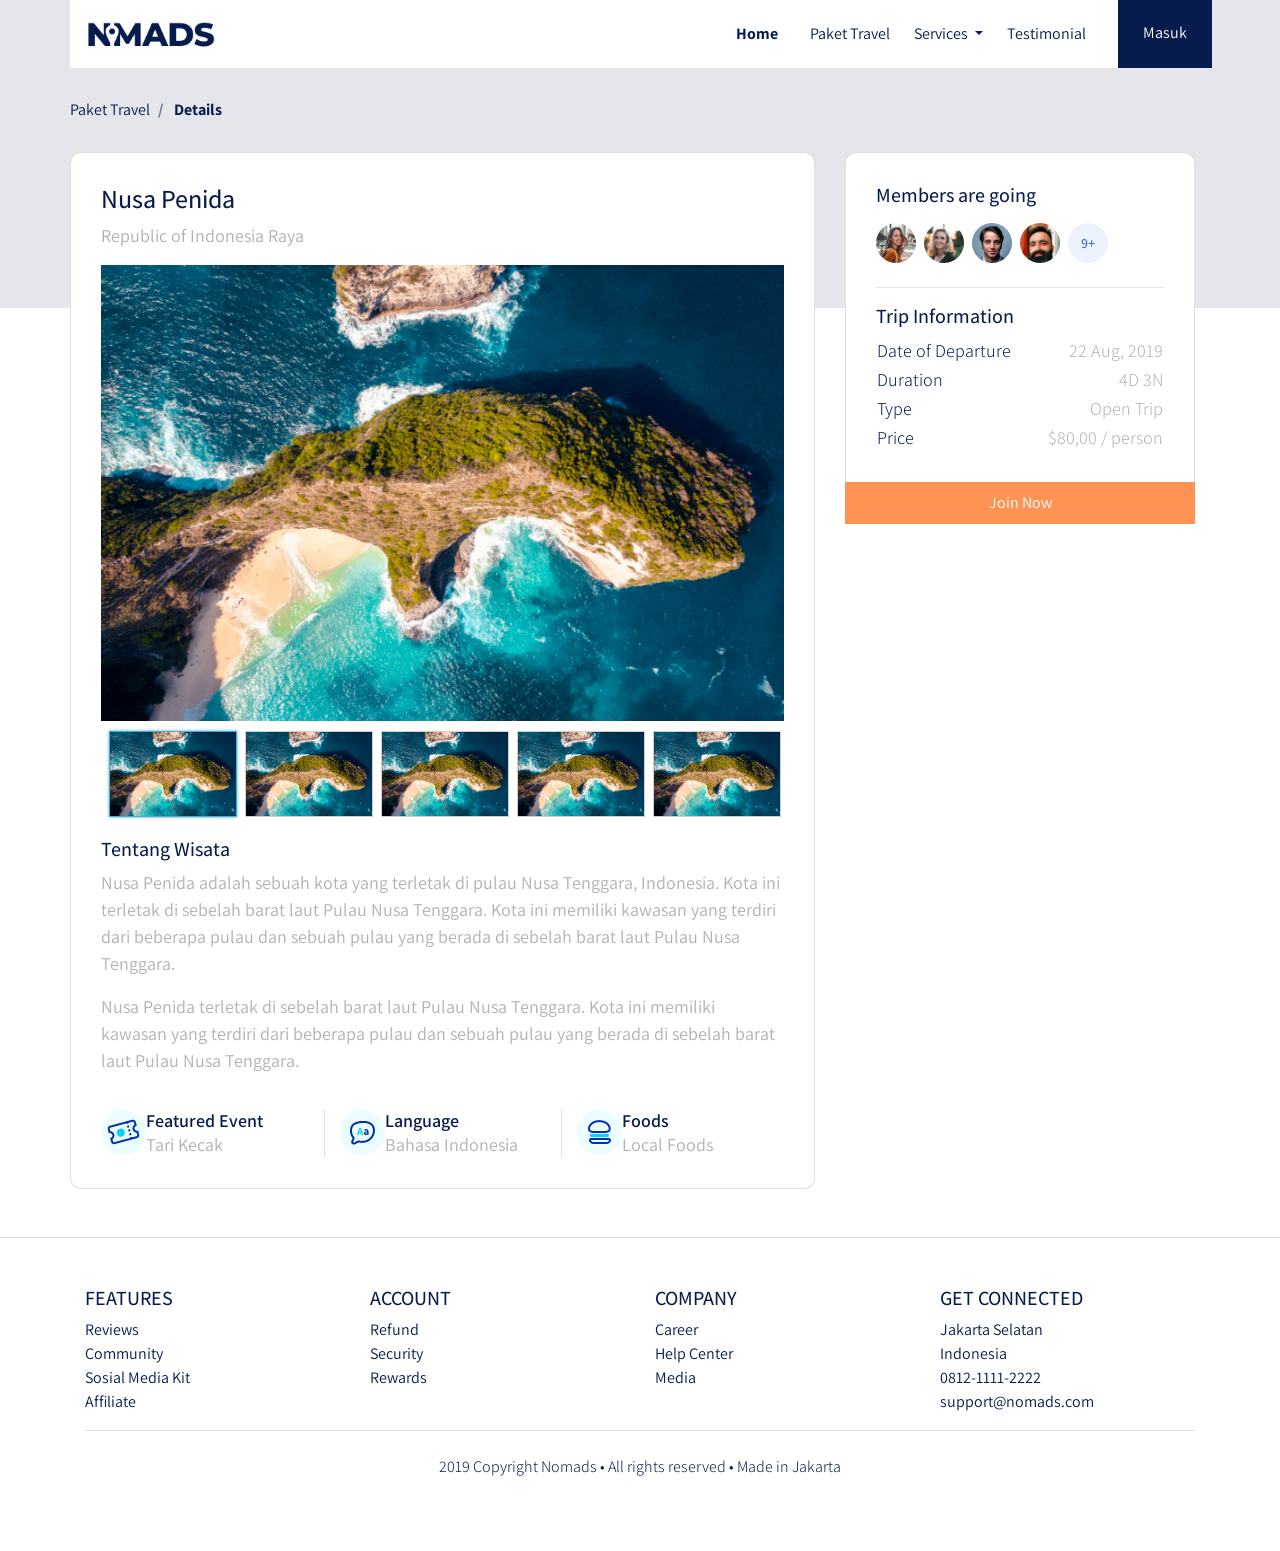
==== public/details.html @ 697b7a61 "menambahkan file frontend" ====
<!DOCTYPE html>
<html lang="en">
<head>
    <meta charset="UTF-8">
    <meta http-equiv="X-UA-Compatible" content="IE=edge">
    <meta name="viewport" content="width=device-width, initial-scale=1.0">
    <title>Document</title>
    <link rel="stylesheet"href="frontend/libraries/bootstrap/css/bootstrap.css">
    <link rel="stylesheet" href="frontend/libraries/xzoom/xzoom.css">
    <link rel="stylesheet" href="frontend/styles/main.css">
    <link href="https://fonts.googleapis.com/css2?family=Assistant&display=swap" rel="stylesheet">
    <link href="https://fonts.googleapis.com/css2?family=Playfair+Display&display=swap" rel="stylesheet">
</head>
<body>
    <!-- Navbar -->
    <div class="container">
        <nav class="row navbar navbar-expand-lg navbar-light bg-white">
            <a href="index.html" class="navbar-brand">
                <img src="frontend/images/logo.png" alt="NOMADS">
            </a>
            <button class="navbar-toggler navbar-toggler-right"
            type="button"
            data-toggle="collapse"
            data-target="#navb">
                <span class="navbar-toggler-icon"></span>
            </button>
            <div class="collapse navbar-collapse" id="navb">
                <ul class="navbar-nav ml-auto mr-3">
                    <li class="nav-item mx-md-2">
                        <a href="#" class="nav-link active">Home</a>
                    </li>
                    <li class="nav-item mx-md-2">
                        <a href="#" class="nav-link">Paket Travel</a>
                    </li>
                    <li class="nav-item dropdown">
                        <a 
                        href="#" 
                        class="nav-link dropdown-toggle" 
                        id="navbardrop" 
                        data-toggle="dropdown"
                        >
                            Services
                        </a>
                        <div class="dropdown-menu">
                            <a href="#" class="dropdown-item">Link</a>
                            <a href="#" class="dropdown-item">Link</a>
                            <a href="#" class="dropdown-item">Link</a>
                        </div>
                    </li>
                    <li class="nav-item mx-md-2">
                        <a href="#" class="nav-link">Testimonial</a>
                    </li>
                </ul>

                 <!-- Mobile button -->

                 <form class="form-inline d-sm-block d-md-none">
                    <button class="btn btn-login my-2 my-sm-0">
                        Masuk
                    </button>
                </form>

                <!-- Desktop Button -->
                
                <form class="form-inline my-2 my-lg-0 d-none d-md-block">
                    <button class="btn btn-login btn-navbar-right my-2 my-sm-0 px-4">
                        Masuk
                    </button>
                </form>
            </div>
        </nav>
    </div>

    <!-- Main -->
    <main>
        <section class="section-details-header"></section>
        <section class="section-details-content">
            <div class="container">
                <div class="row">
                    <div class="col p-0 pl-3 pl-lg-0">
                        <nav>
                            <ol class="breadcrumb">
                                <li class="breadcrumb-item">
                                    Paket Travel
                                </li>
                                <li class="breadcrumb-item active">
                                    Details
                                </li>
                            </ol>
                        </nav>
                    </div>
                </div>
                <div class="row">
                    <div class="col-lg-8 pl-lg-0">
                        <div class="card card-details">
                            <h1>Nusa Penida</h1>
                            <p>
                                Republic of Indonesia Raya
                            </p>
                            <div class="gallery">
                                <div class="xzoom-container">
                                    <img
                                        src="frontend/images/details-1.jpg"
                                        class="xzoom" id="xzoom-default"
                                        xoriginal="frontend/images/details-1.jpg">
                                </div>
                                <div class="xzoom-thumbs">
                                    <a href="frontend/images/details-1.jpg">
                                        <img
                                            src="frontend/images/details-1.jpg"
                                            class="xzoom-gallery"
                                            width="128"
                                            xpreview="frontend/images/details-1.jpg"
                                        >
                                    </a>
                                    <a href="frontend/images/details-1.jpg">
                                        <img 
                                            src="frontend/images/details-1.jpg"
                                            class="xzoom-gallery"
                                            width="128"
                                            xpreview="frontend/images/details-1.jpg"
                                        >
                                    </a>
                                    <a href="frontend/images/details-1.jpg">
                                        <img 
                                            src="frontend/images/details-1.jpg"
                                            class="xzoom-gallery"
                                            width="128"
                                            xpreview="frontend/images/details-1.jpg"
                                        >
                                    </a>
                                    <a href="frontend/images/details-1.jpg">
                                        <img
                                            src="frontend/images/details-1.jpg"
                                            class="xzoom-gallery"
                                            width="128"
                                            xpreview="frontend/images/details-1.jpg"
                                        >
                                    </a>
                                    <a href="frontend/images/details-1.jpg">
                                        <img
                                            src="frontend/images/details-1.jpg"
                                            class="xzoom-gallery"
                                            width="128"
                                            xpreview="frontend/images/details-1.jpg"
                                        >
                                    </a>
                                </div>
                            </div>
                            <h2>Tentang Wisata</h2>
                            <p>
                                Nusa Penida adalah sebuah kota yang terletak di pulau Nusa Tenggara, Indonesia.
                                Kota ini terletak di sebelah barat laut Pulau Nusa Tenggara.
                                Kota ini memiliki kawasan yang terdiri dari beberapa pulau dan sebuah pulau yang berada di sebelah barat laut Pulau Nusa Tenggara.
                            </p>
                            <p>
                                Nusa Penida terletak di sebelah barat laut Pulau Nusa Tenggara.
                                Kota ini memiliki kawasan yang terdiri dari beberapa pulau dan sebuah pulau yang berada di sebelah barat laut Pulau Nusa Tenggara.
                            </p>
                            <div class="features row">
                                <div class="col-md-4">
                                    <img src="frontend/images/ic_event.png" alt="" class="features-image">
                                    <div class="description">
                                        <h3>Featured Event</h3>
                                        <p>Tari Kecak</p>
                                    </div>
                                </div>
                                <div class="col-md-4 border-left">
                                    <img src="frontend/images/ic_bahasa.png" alt="" class="features-image">
                                    <div class="description">
                                        <h3>Language</h3>
                                        <p>Bahasa Indonesia</p>
                                    </div>
                                </div>
                                <div class="col-md-4 border-left">
                                    <img src="frontend/images/ic_foods.png" alt="" class="features-image">
                                    <div class="description">
                                        <h3>Foods</h3>
                                        <p>Local Foods</p>
                                    </div>
                                </div>
                            </div>
                        </div>
                    </div>
                    <div class="col-lg-4">
                        <div class="card card-details card-right">
                            <h2>Members are going</h2>
                            <div class="members my-2">
                                <img src="frontend/images/members.png" alt="" class="member-image mr-2">

                            </div>
                            <hr>
                            <h2>Trip Information</h2>
                            <table class="trip-information">
                                <tr>
                                    <th width="50%">Date of Departure</th>
                                    <td width="50%" class="text-right">
                                        22 Aug, 2019
                                    </td>
                                </tr>
                                <tr>
                                    <th width="50%">Duration</th>
                                    <td width="50%" class="text-right">
                                        4D 3N
                                    </td>
                                </tr>
                                <tr>
                                    <th width="50%">Type</th>
                                    <td width="50%" class="text-right">
                                        Open Trip
                                    </td>
                                </tr>
                                <tr>
                                    <th width="50%">Price</th>
                                    <td width="50%" class="text-right">
                                        $80,00 / person
                                    </td>
                                </tr>
                            </table>
                        </div>
                        <div class="join-container">
                            <a href="checkout.html" class="btn btn-block btn-join-now mt-3 py-2">
                                Join Now
                            </a>
                        </div>
                    </div>
                </div>
            </div>
        </section>
    </main>

    <!-- Footer -->
    <footer class="section-footer mt-5 mb-4 border-top">
        <div class="container pt-5 pb-5">
            <div class="row justify-content-center">
                <div class="col-12">
                    <div class="row">
                        <div class="col-12 col-lg-3">
                            <h5>FEATURES</h5>
                            <ul class="list-unstyled">
                                <li><a href="#">Reviews</a></li>
                                <li><a href="#">Community</a></li>
                                <li><a href="#">Sosial Media Kit</a></li>
                                <li><a href="#">Affiliate</a></li>
                            </ul>
                        </div>
                        <div class="col-12 col-lg-3">
                            <h5>ACCOUNT</h5>
                            <ul class="list-unstyled">
                                <li><a href="#">Refund</a></li>
                                <li><a href="#">Security</a></li>
                                <li><a href="#">Rewards</a></li>
                            </ul>
                        </div>
                        <div class="col-12 col-lg-3">
                            <h5>COMPANY</h5>
                            <ul class="list-unstyled">
                                <li><a href="#">Career</a></li>
                                <li><a href="#">Help Center</a></li>
                                <li><a href="#">Media</a></li>
                            </ul>
                        </div>
                        <div class="col-12 col-lg-3">
                            <h5>GET CONNECTED</h5>
                            <ul class="list-unstyled">
                                <li><a href="#">Jakarta Selatan</a></li>
                                <li><a href="#">Indonesia</a></li>
                                <li><a href="#">0812-1111-2222</a></li>
                                <li><a href="#">support@nomads.com</a></li>
                            </ul>
                        </div>
                    </div>
                </div>
            </div>
            <div class="container-fluid">
                <div class="row border-top justify-content-center align-items-center pt-4">
                    <div class="col-auto text-grey-500 font-weight-light">
                       2019 Copyright Nomads • All rights reserved • Made in Jakarta 
                    </div>
                </div>
            </div>
        </div>
    </footer>

    <script src="frontend/libraries/jquery/jquery-3.6.0.min.js"></script>
    <script src="frontend/libraries/bootstrap/js/bootstrap.js"></script>
    <script src="frontend/libraries/retina/retina.min.js"></script>
    <script src="frontend/libraries/xzoom/xzoom.min.js"></script>
    <script>
        $(document).ready(function() {
            $('.xzoom, .xzoom-gallery').xzoom({
                zoomWidth: 500,
                title: false,
                tint: '#333',
                Xoffset: 15
            });
        });
    </script>
</body>
</html>
---- public/frontend/libraries/xzoom/xzoom.css ----
/* Compatibility styles for frameworks like bootstrap, foundation e.t.c */
.xzoom-source img, .xzoom-preview img, .xzoom-lens img {
  display: block;
  max-width: none;
  max-height: none;
  -webkit-transition: none;
  -moz-transition: none;
  -o-transition: none;
  transition: none;
}
/* --------------- */

/* xZoom Styles below */
.xzoom-container { 
  display: inline-block;
}

.xzoom-thumbs {
  text-align: center;
  margin-bottom: 10px;
}

.xzoom { 
  -webkit-box-shadow: 0px 0px 5px 0px rgba(0,0,0,0.5);
  -moz-box-shadow: 0px 0px 5px 0px rgba(0,0,0,0.5);
  box-shadow: 0px 0px 5px 0px rgba(0,0,0,0.5);  
}
.xzoom2, .xzoom3, .xzoom4, .xzoom5 {
  -webkit-box-shadow: 0px 0px 5px 0px rgba(0,0,0,0.5);
  -moz-box-shadow: 0px 0px 5px 0px rgba(0,0,0,0.5);
  box-shadow: 0px 0px 5px 0px rgba(0,0,0,0.5);
}

/* Thumbs */
.xzoom-gallery, .xzoom-gallery2, .xzoom-gallery3, .xzoom-gallery4, .xzoom-gallery5 {
  border: 1px solid #cecece;
  margin-left: 5px;
  margin-bottom: 10px;
}

.xzoom-source, .xzoom-hidden {
  display: block;
  position: static;
  float: none;
  clear: both;
}

/* Everything out of border is hidden */
.xzoom-hidden {
  overflow: hidden;
}

/* Preview */
.xzoom-preview {
  border: 1px solid #888;
  background: #2f4f4f;
  box-shadow: -0px -0px 10px rgba(0,0,0,0.50);
}

/* Lens */
.xzoom-lens {
  border: 1px solid #555;
  box-shadow: -0px -0px 10px rgba(0,0,0,0.50);
  cursor: crosshair;
}

/* Loading */
.xzoom-loading {
  background-position: center center;
  background-repeat: no-repeat;
  border-radius: 100%;
  opacity: .7;
  background: url(../example/images/xloading.gif);
  width: 48px;
  height: 48px;
}

/* Additional class that applied to thumb when it is active */
.xactive {
  -webkit-box-shadow: 0px 0px 3px 0px rgba(74,169,210,1);
  -moz-box-shadow: 0px 0px 3px 0px rgba(74,169,210,1);
  box-shadow: 0px 0px 3px 0px rgba(74,169,210,1); 
  border: 1px solid #4aaad2;
}

/* Caption */
.xzoom-caption {
  position: absolute;
  bottom: -43px;
  left: 0;
  background: #000;
  width: 100%;
  text-align: left;
}

.xzoom-caption span {
  color: #fff;
  font-family: Arial, sans-serif;
  display: block;
  font-size: 0.75em;
  font-weight: bold;
  padding: 10px;
}
---- public/frontend/styles/main.css ----
body {
  background-color: #fff;
  font-family: 'Assistant', sans-serif;
  color: #071C4D;
}

.navbar-brand img {
  max-height: 40px;
}

.navbar-light .navbar-nav .nav-link {
  color: #071C4D;
}

.navbar-light .navbar-nav .nav-link.active {
  font-weight: bold;
  color: #071C4D !important;
}

.btn-navbar-right {
  margin-top: -10px !important;
  margin-bottom: -8px !important;
  margin-right: -18px !important;
  height: 70px;
  border-radius: 0;
}

.btn-login {
  background-color: #071C4D;
  color: #fff;
}

.btn-login:hover {
  background-color: #1E3771;
  color: #fff;
}

header {
  padding: 180px 0 165px;
  margin-top: -70px;
  background-image: url("../images/header.jpg");
  background-size: cover;
}

header h1, header p {
  color: #fff;
}

header h1 {
  font-family: 'playfair display', serif;
  font-weight: bold;
  font-size: 50px;
}

header p {
  font-size: 22px;
}

header .btn-get-started {
  background-color: #FF9353;
  color: #fff;
}

header .btn-get-started:hover {
  background-color: #8a3809;
  color: #fff;
}

.section-stats {
  margin-top: -50px;
}

.stats-detail {
  padding-top: 15px;
  background-color: #fff;
  padding-left: 40px;
}

.stats-detail h2 {
  font-size: 30px;
  margin-bottom: 0;
}

.stats-detail P {
  font-size: 20px;
  font-weight: lighter;
}

.section-popular {
  min-height: 540px;
  background-color: #051334;
  margin-top: -50px;
  margin-bottom: -230px;
}

.section-popular-heading {
  margin-top: 150px;
}

.section-popular-heading h2, .section-popular-heading p {
  color: #fff;
}

.section-popular-heading h2 {
  font-family: 'playfair display', serif;
  font-weight: bold;
  font-size: 40px;
}

.section-popular-heading p {
  font-size: 18px;
}

.section-popular-content .section-popular-travel .card-travel {
  min-height: 380px;
  background-color: #ddd;
  color: #fff;
  padding: 30px;
  background-size: cover;
  margin-bottom: 20px;
}

.section-popular-content .section-popular-travel .travel-country {
  font-size: 18px;
  color: #fff;
}

.section-popular-content .section-popular-travel .travel-location {
  font-size: 26px;
  color: #fff;
}

.section-popular-content .section-popular-travel .travel-button .btn-travel-details {
  background-color: #FF9353;
  color: #fff;
}

.section-popular-content .section-popular-travel .travel-button .btn-travel-details:hover {
  background-color: #8a3809;
  color: #fff;
}

.section-networks {
  background-color: #fff;
  margin-top: -170px;
  padding-top: 240px;
  padding-bottom: 50px;
}

.section-networks h2 {
  font-family: 'Playfair Display', serif;
  font-weight: bold;
  font-size: 40px;
}

.section-networks p {
  font-size: 18px;
}

.section-networks img {
  max-width: 100%;
}

.section-testimonial-heading {
  background-color: liear-gradient(#fff 0%, #f7f9ff 100%);
  padding-top: 50px;
  min-height: 506px;
}

.section-testimonial-heading h2 {
  font-family: 'Playfair Display', serif;
  font-weight: bold;
  font-size: 40px;
}

.section-testimonial-heading p {
  font-size: 18px;
}

.section-testimonial-content {
  margin-top: -300px;
  padding-bottom: 50px;
}

.section-testimonial-content .card-testimonial {
  padding: 40px 20px 10px;
  border-radius: 11px;
  margin-bottom: 20px;
}

.section-testimonial-content .card-testimonial .testimonial-content {
  min-height: 380px;
}

.section-testimonial-content .card-testimonial h3 {
  font-size: 22px;
}

.section-testimonial-content .card-testimonial .testimonial {
  font-size: 26px;
  text-align: center;
  color: #6e6e6e;
  font-weight: 200;
}

.section-testimonial-content .card-testimonial .trip-to {
  font-weight: normal;
  font-size: 22px;
  color: #6e6e6e;
}

.section-testimonial-content .card-testimonial hr {
  margin-left: -20px;
  margin-right: -20px;
}

.section-testimonial-content .btn-get-started {
  background-color: #FF9353;
  color: #fff;
}

.section-testimonial-content .btn-get-started:hover {
  background-color: #8a3809;
  color: #fff;
}

.section-testimonial-content .btn-need-help {
  background-color: #F2f2f2;
  color: #c3c3c3;
}

.section-testimonial-content .btn-need-help:hover {
  background-color: #c4c4c4;
  color: #fafafa;
}

.section-footer a {
  color: #071C4D;
}

.section-details-header {
  min-height: 310px;
  background: #e4e6eb;
  margin-top: -70px;
}

.section-details-content {
  margin-top: -210px;
  min-height: 100vh;
}

.section-details-content .breadcrumb {
  background-color: transparent;
  padding: 0;
  margin-bottom: 30px;
}

.section-details-content .breadcrumb-item.active {
  font-weight: bold;
  color: #071C4D;
}

.section-details-content .card-details {
  padding: 30px;
  border-radius: 11px;
}

.section-details-content .card-details h1 {
  font-size: 26px;
}

.section-details-content .card-details h2 {
  font-size: 20px;
}

.section-details-content .card-details p {
  font-size: 18px;
  color: #b1b1b1;
}

.section-details-content .card-details h3 {
  font-weight: 600;
  font-size: 14px;
  text-align: left;
  color: #071C4D;
}

.section-details-content .card-details .trip-information th {
  font-weight: 300;
  font-size: 18px;
  color: #071C4D;
}

.section-details-content .card-details .trip-information td {
  font-weight: 300;
  font-size: 18px;
  color: #b1b1b1;
}

.section-details-content .card-details .trip-information .text-blue {
  color: #071C4D;
  font-weight: bold;
}

.section-details-content .card-details .trip-information .text-orange {
  color: #FF9E53;
  font-weight: bold;
}

.section-details-content .card-details .payment-intructions {
  font-weight: 300;
  font-size: 14px;
  color: #b1b1b1;
}

.section-details-content .card-details .bank .bank-item h3 {
  font-size: 18px;
  color: #071C4D;
  margin-bottom: 0;
}

.section-details-content .card-details .bank .bank-item p {
  margin-bottom: 0;
}

.section-details-content .card-details .bank .bank-item .description {
  margin-left: 10px;
  overflow: hidden;
  float: left;
}

.section-details-content .card-details .bank .bank-item .description p {
  font-weight: normal;
  font-size: 16px;
  color: #071C4D;
}

.section-details-content .card-details .bank .bank-image {
  width: 45px;
  height: 45px;
  float: left;
}

.section-details-content .card-details .disclaimer {
  font-weight: 300;
  font-size: 14px;
  color: #b1b1b1;
}

.section-details-content .card-details .gj-datepicker .datepicker {
  border-right: 0;
}

.section-details-content .card-details .gj-datepicker .input-group-append .btn {
  padding-left: -30px;
}

.section-details-content .card-details .btn-add-now {
  background-color: #071C4D;
  color: #fff;
}

.section-details-content .card-details .btn-add-now:hover {
  background-color: #1E3771;
  color: #fff;
}

.section-details-content .card-right {
  border-bottom-left-radius: 0;
  border-bottom-right-radius: 0;
  border-bottom: none;
}

.section-details-content .features {
  margin-top: 20px;
}

.section-details-content .features h3 {
  font-size: 18px;
  color: #071C4D;
  margin-bottom: 0;
}

.section-details-content .features p {
  margin-bottom: 0;
}

.section-details-content .features .discription {
  margin-left: 10px;
  overflow: hidden;
  float: left;
}

.section-details-content .features .features-image {
  width: 45px;
  height: 45px;
  float: left;
}

.section-details-content .gallery .xzoom-container {
  display: block;
}

.section-details-content .gallery .xzoom-container .xzoom {
  width: 100%;
  -webkit-box-shadow: none;
          box-shadow: none;
  margin-bottom: 10px;
}

.section-details-content .gallery .xzoom-container .xactive {
  border: 4px solid #1ABC9C;
  -webkit-box-shadow: none;
          box-shadow: none;
}

.section-details-content .join-container {
  margin-top: -16px;
}

.section-details-content .btn-join-now {
  background-color: #FF9353;
  color: #fff;
  border-radius: 0;
}

.section-details-content .btn-join-now:hover {
  background-color: #FF9353;
  color: #fff;
}

.section-success {
  height: 90vh;
}

.section-success h1 {
  font-weight: 600;
  font-size: 26px;
  color: #071C4D;
}

.section-success p {
  font-weight: 300;
  font-size: 18px;
  color: #b1b1b1;
}

.section-success .btn-home-page {
  border-radius: 4px;
  background-color: #071C4D;
  color: #fff;
}

.section-success .btn-home-page:hover {
  background-color: #1E3771;
  color: #fff;
}
/*# sourceMappingURL=main.css.map */
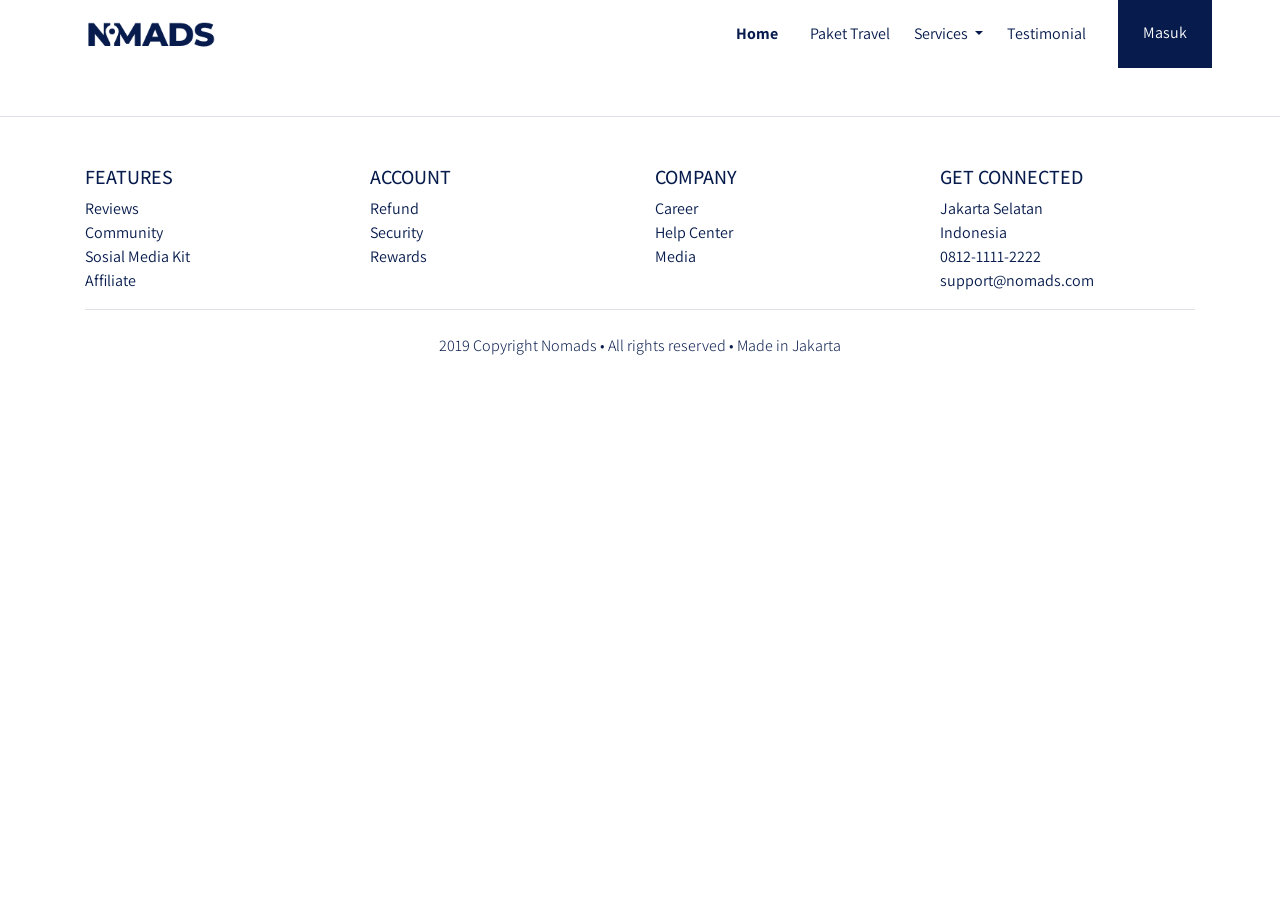
==== commit 89ea3d77: "menambahkan halaman detail" ====
--- a/public/details.html
+++ b/public/details.html
@@ -71,163 +71,7 @@
         </nav>
     </div>
 
-    <!-- Main -->
-    <main>
-        <section class="section-details-header"></section>
-        <section class="section-details-content">
-            <div class="container">
-                <div class="row">
-                    <div class="col p-0 pl-3 pl-lg-0">
-                        <nav>
-                            <ol class="breadcrumb">
-                                <li class="breadcrumb-item">
-                                    Paket Travel
-                                </li>
-                                <li class="breadcrumb-item active">
-                                    Details
-                                </li>
-                            </ol>
-                        </nav>
-                    </div>
-                </div>
-                <div class="row">
-                    <div class="col-lg-8 pl-lg-0">
-                        <div class="card card-details">
-                            <h1>Nusa Penida</h1>
-                            <p>
-                                Republic of Indonesia Raya
-                            </p>
-                            <div class="gallery">
-                                <div class="xzoom-container">
-                                    <img
-                                        src="frontend/images/details-1.jpg"
-                                        class="xzoom" id="xzoom-default"
-                                        xoriginal="frontend/images/details-1.jpg">
-                                </div>
-                                <div class="xzoom-thumbs">
-                                    <a href="frontend/images/details-1.jpg">
-                                        <img
-                                            src="frontend/images/details-1.jpg"
-                                            class="xzoom-gallery"
-                                            width="128"
-                                            xpreview="frontend/images/details-1.jpg"
-                                        >
-                                    </a>
-                                    <a href="frontend/images/details-1.jpg">
-                                        <img 
-                                            src="frontend/images/details-1.jpg"
-                                            class="xzoom-gallery"
-                                            width="128"
-                                            xpreview="frontend/images/details-1.jpg"
-                                        >
-                                    </a>
-                                    <a href="frontend/images/details-1.jpg">
-                                        <img 
-                                            src="frontend/images/details-1.jpg"
-                                            class="xzoom-gallery"
-                                            width="128"
-                                            xpreview="frontend/images/details-1.jpg"
-                                        >
-                                    </a>
-                                    <a href="frontend/images/details-1.jpg">
-                                        <img
-                                            src="frontend/images/details-1.jpg"
-                                            class="xzoom-gallery"
-                                            width="128"
-                                            xpreview="frontend/images/details-1.jpg"
-                                        >
-                                    </a>
-                                    <a href="frontend/images/details-1.jpg">
-                                        <img
-                                            src="frontend/images/details-1.jpg"
-                                            class="xzoom-gallery"
-                                            width="128"
-                                            xpreview="frontend/images/details-1.jpg"
-                                        >
-                                    </a>
-                                </div>
-                            </div>
-                            <h2>Tentang Wisata</h2>
-                            <p>
-                                Nusa Penida adalah sebuah kota yang terletak di pulau Nusa Tenggara, Indonesia.
-                                Kota ini terletak di sebelah barat laut Pulau Nusa Tenggara.
-                                Kota ini memiliki kawasan yang terdiri dari beberapa pulau dan sebuah pulau yang berada di sebelah barat laut Pulau Nusa Tenggara.
-                            </p>
-                            <p>
-                                Nusa Penida terletak di sebelah barat laut Pulau Nusa Tenggara.
-                                Kota ini memiliki kawasan yang terdiri dari beberapa pulau dan sebuah pulau yang berada di sebelah barat laut Pulau Nusa Tenggara.
-                            </p>
-                            <div class="features row">
-                                <div class="col-md-4">
-                                    <img src="frontend/images/ic_event.png" alt="" class="features-image">
-                                    <div class="description">
-                                        <h3>Featured Event</h3>
-                                        <p>Tari Kecak</p>
-                                    </div>
-                                </div>
-                                <div class="col-md-4 border-left">
-                                    <img src="frontend/images/ic_bahasa.png" alt="" class="features-image">
-                                    <div class="description">
-                                        <h3>Language</h3>
-                                        <p>Bahasa Indonesia</p>
-                                    </div>
-                                </div>
-                                <div class="col-md-4 border-left">
-                                    <img src="frontend/images/ic_foods.png" alt="" class="features-image">
-                                    <div class="description">
-                                        <h3>Foods</h3>
-                                        <p>Local Foods</p>
-                                    </div>
-                                </div>
-                            </div>
-                        </div>
-                    </div>
-                    <div class="col-lg-4">
-                        <div class="card card-details card-right">
-                            <h2>Members are going</h2>
-                            <div class="members my-2">
-                                <img src="frontend/images/members.png" alt="" class="member-image mr-2">
-
-                            </div>
-                            <hr>
-                            <h2>Trip Information</h2>
-                            <table class="trip-information">
-                                <tr>
-                                    <th width="50%">Date of Departure</th>
-                                    <td width="50%" class="text-right">
-                                        22 Aug, 2019
-                                    </td>
-                                </tr>
-                                <tr>
-                                    <th width="50%">Duration</th>
-                                    <td width="50%" class="text-right">
-                                        4D 3N
-                                    </td>
-                                </tr>
-                                <tr>
-                                    <th width="50%">Type</th>
-                                    <td width="50%" class="text-right">
-                                        Open Trip
-                                    </td>
-                                </tr>
-                                <tr>
-                                    <th width="50%">Price</th>
-                                    <td width="50%" class="text-right">
-                                        $80,00 / person
-                                    </td>
-                                </tr>
-                            </table>
-                        </div>
-                        <div class="join-container">
-                            <a href="checkout.html" class="btn btn-block btn-join-now mt-3 py-2">
-                                Join Now
-                            </a>
-                        </div>
-                    </div>
-                </div>
-            </div>
-        </section>
-    </main>
+  
 
     <!-- Footer -->
     <footer class="section-footer mt-5 mb-4 border-top">
@@ -285,16 +129,5 @@
     <script src="frontend/libraries/jquery/jquery-3.6.0.min.js"></script>
     <script src="frontend/libraries/bootstrap/js/bootstrap.js"></script>
     <script src="frontend/libraries/retina/retina.min.js"></script>
-    <script src="frontend/libraries/xzoom/xzoom.min.js"></script>
-    <script>
-        $(document).ready(function() {
-            $('.xzoom, .xzoom-gallery').xzoom({
-                zoomWidth: 500,
-                title: false,
-                tint: '#333',
-                Xoffset: 15
-            });
-        });
-    </script>
 </body>
 </html>
